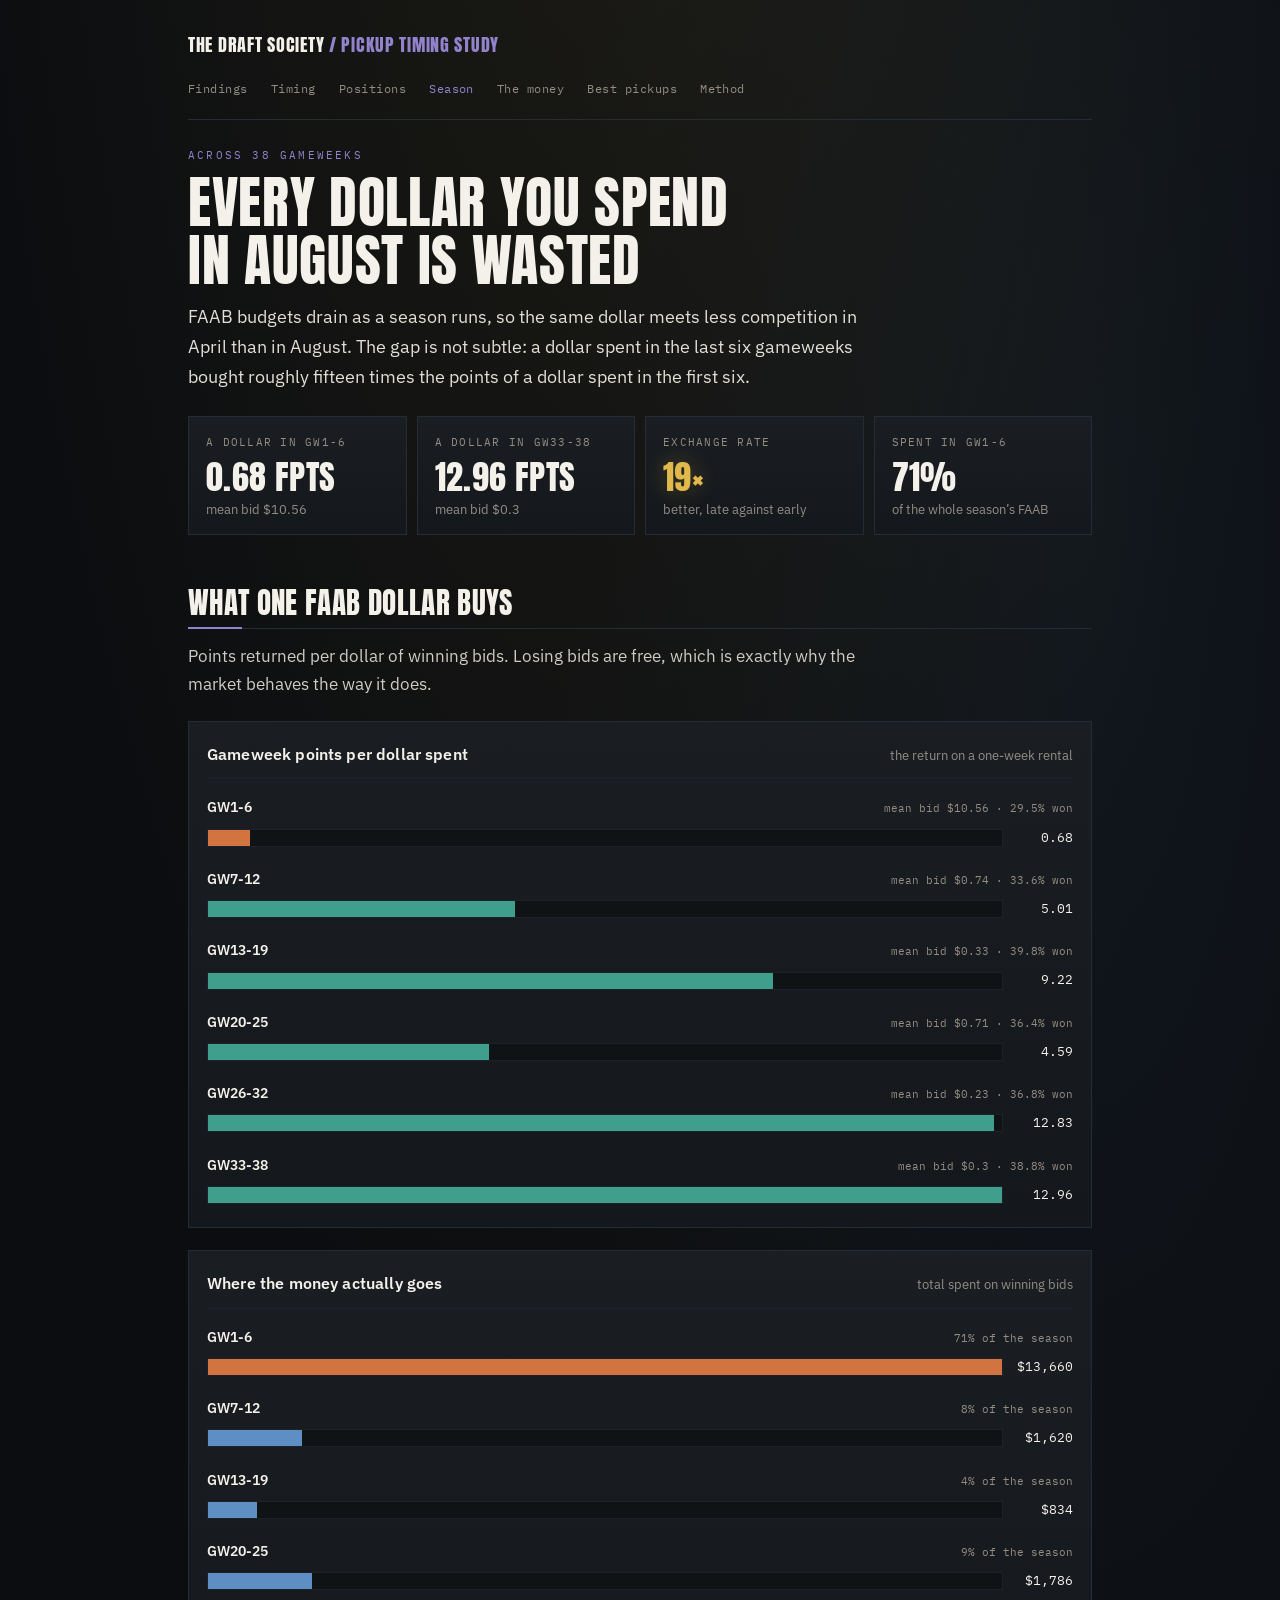
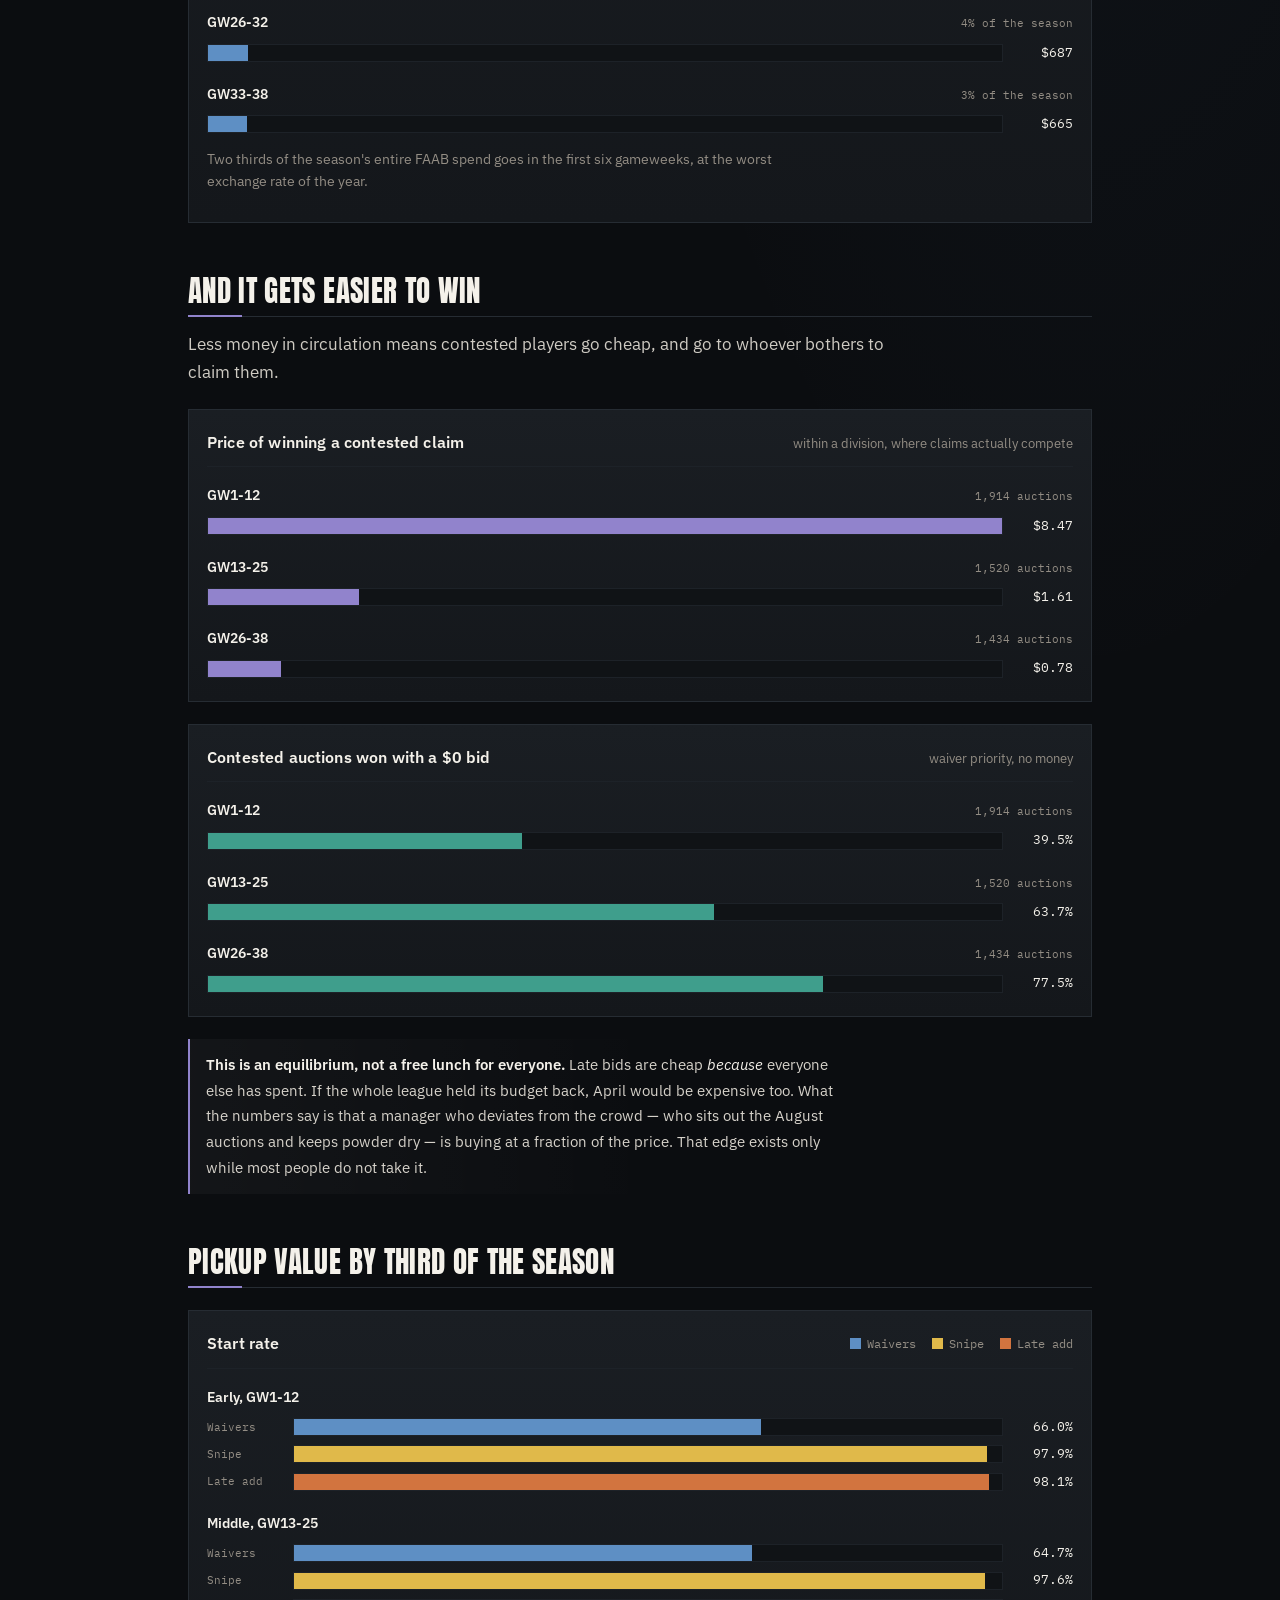
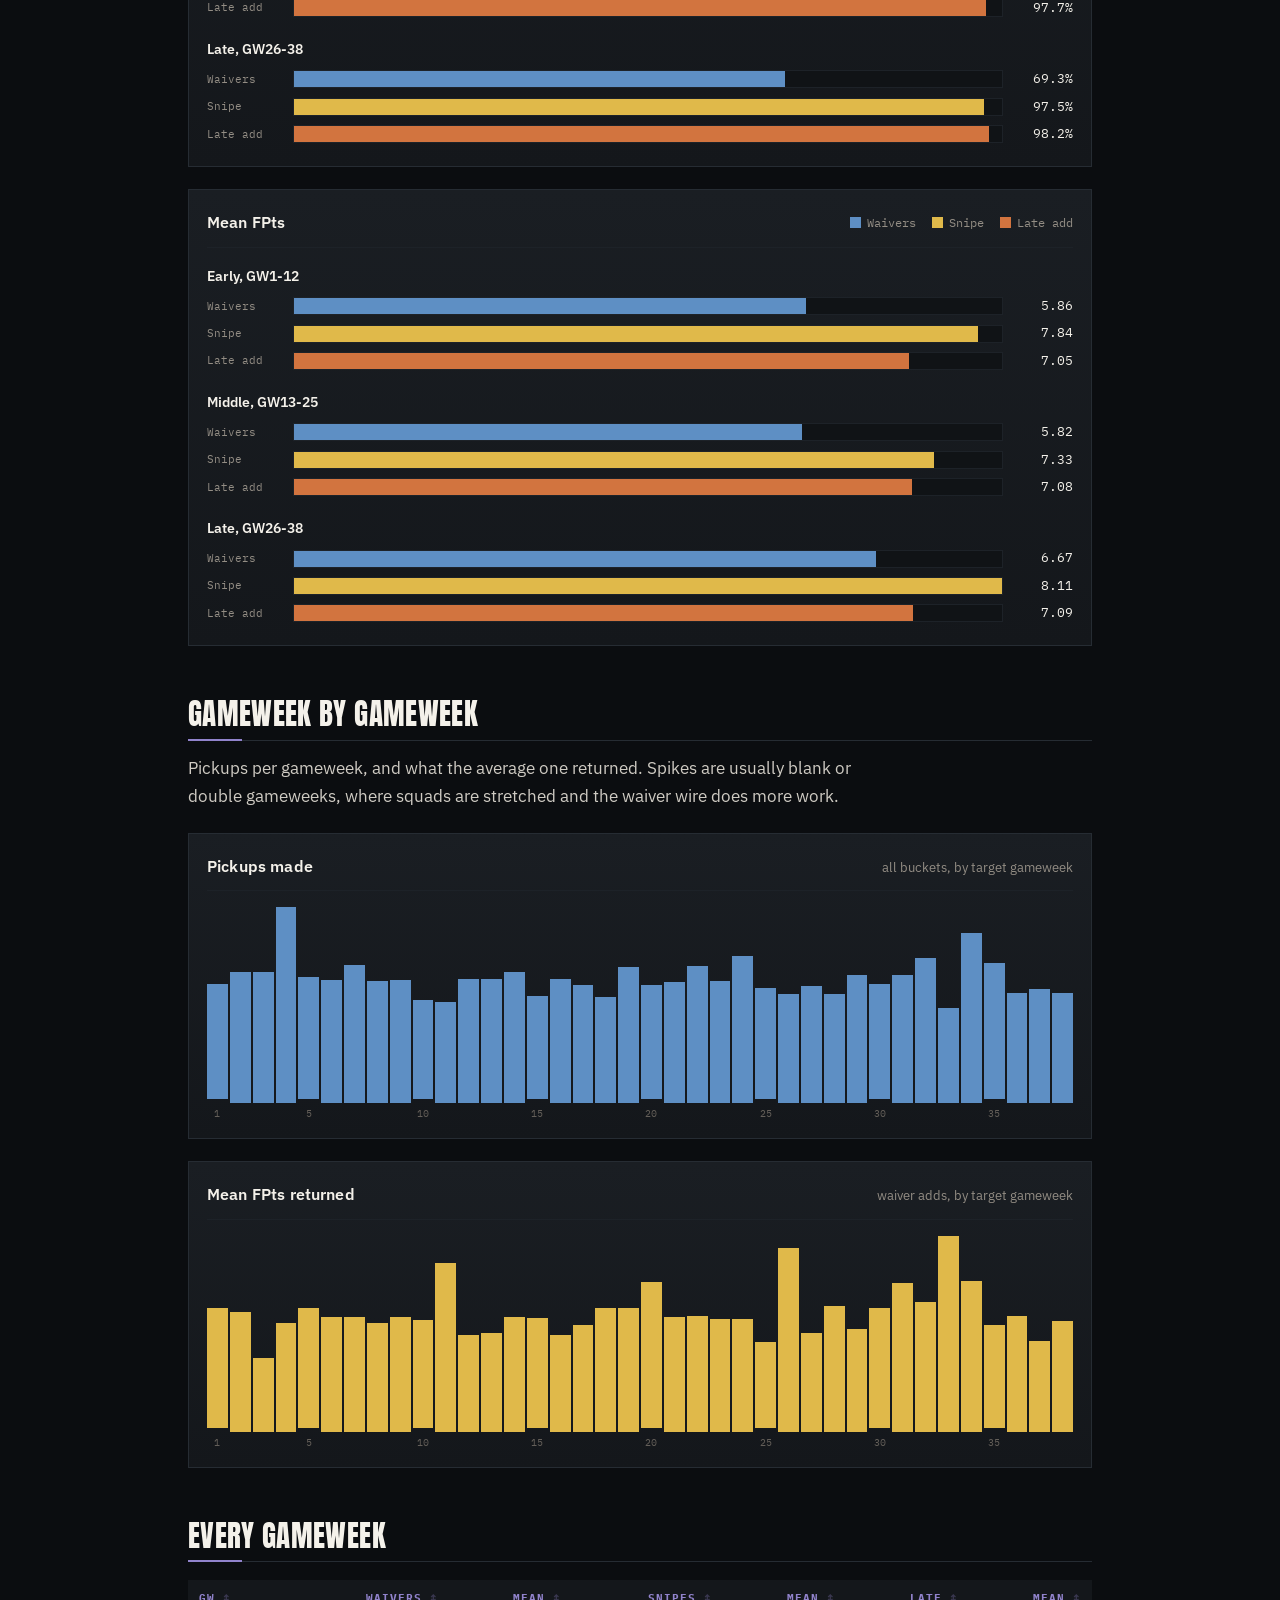
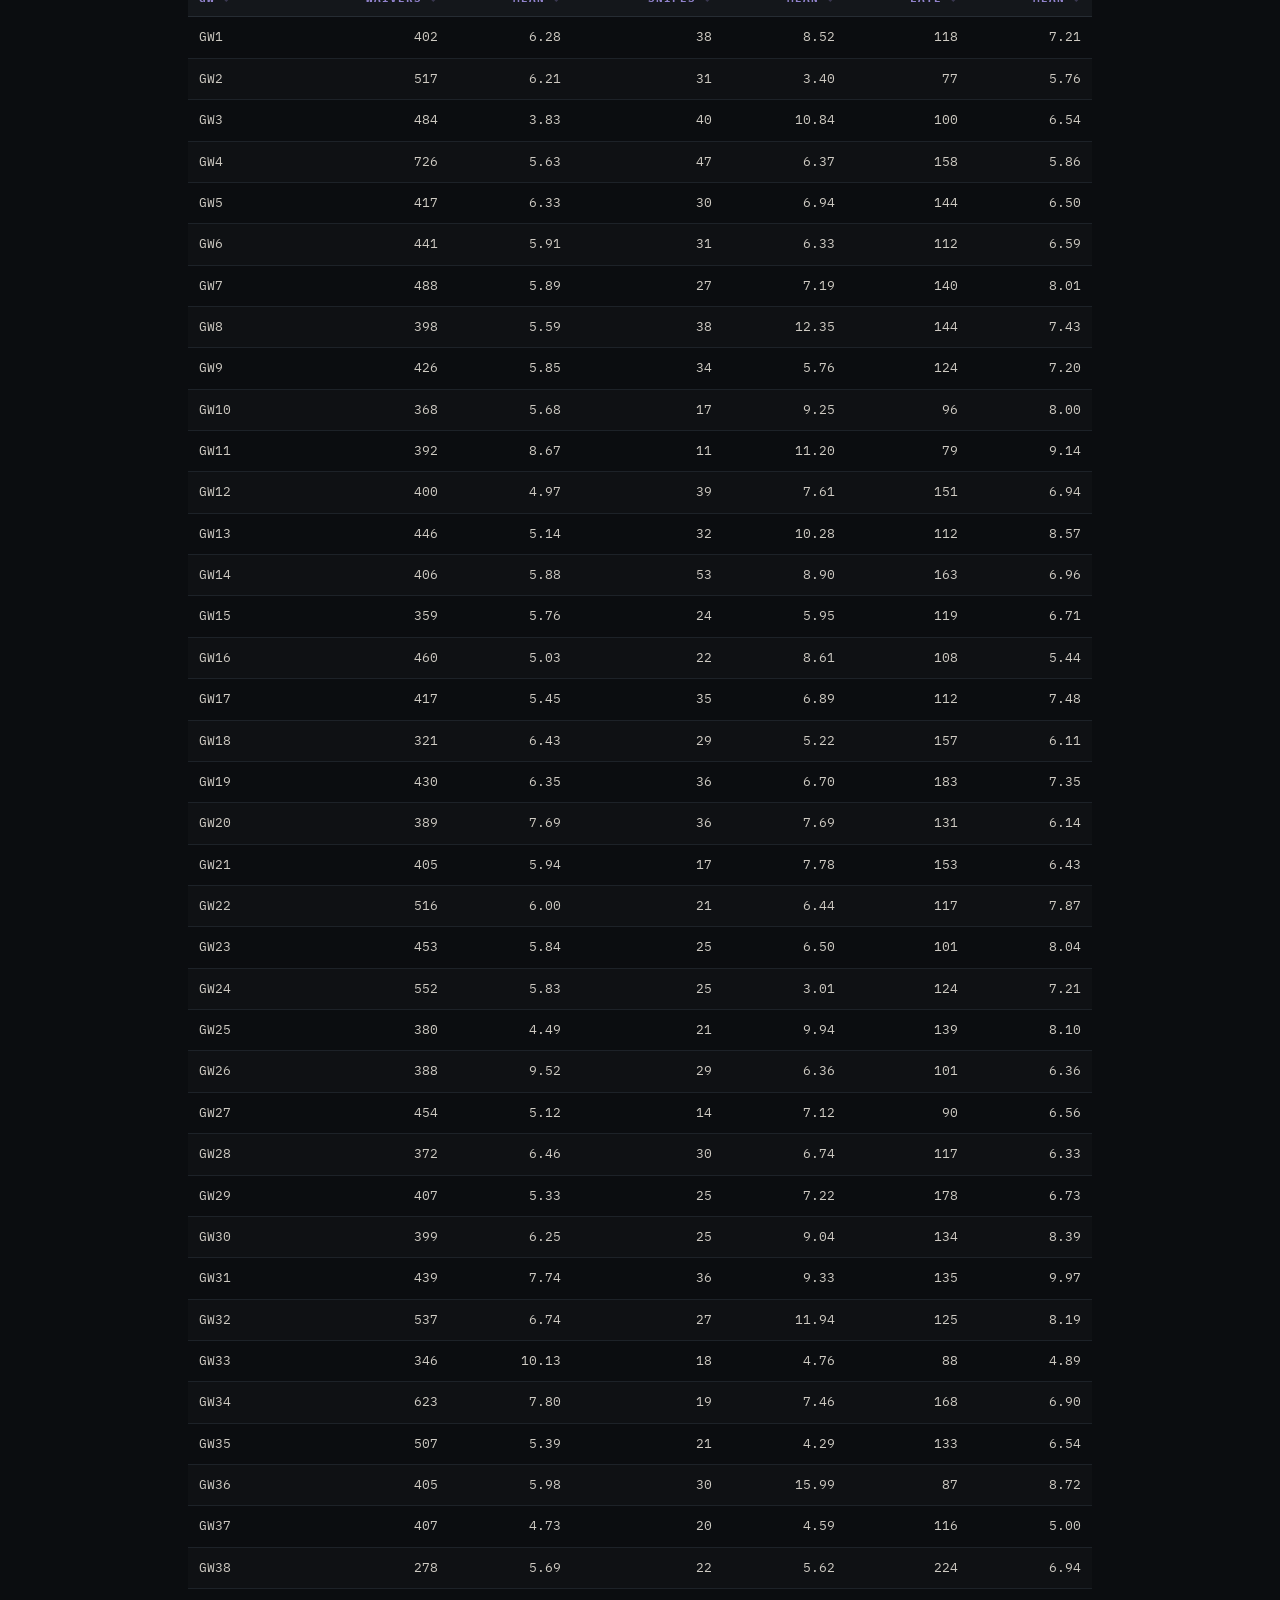
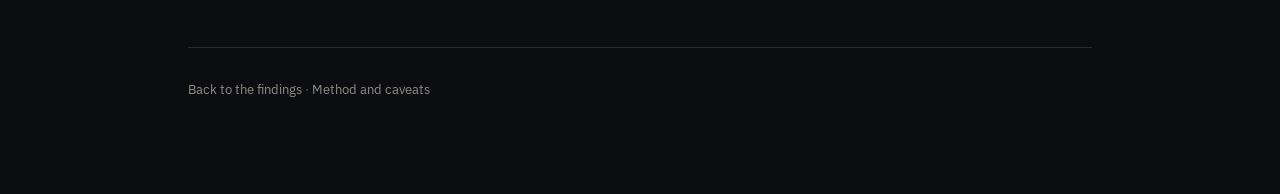
==== site/season.html @ bee96d05 "Pickup timing study: scraper, analysis and site Measures what 22,488 Fantrax pickups were worth in 2" ====
<!doctype html>
<html lang="en">
<head>
<meta charset="utf-8">
<meta name="viewport" content="width=device-width, initial-scale=1">
<title>Season — Pickup Timing Study 25/26</title>
<meta name="description" content="How pickup value moves across a Premier League season.">
<link rel="preconnect" href="https://fonts.googleapis.com">
<link rel="preconnect" href="https://fonts.gstatic.com" crossorigin>
<link href="https://fonts.googleapis.com/css2?family=Anton&family=IBM+Plex+Mono:wght@400;500;600&family=IBM+Plex+Sans:wght@400;500;600&display=swap" rel="stylesheet">
<link rel="stylesheet" href="assets/tds.css">
</head>
<body class="p-season">
<div class="wrap">

  <header class="masthead">
    <div class="masthead-title">The Draft Society <span>/ Pickup Timing Study</span></div>
    <nav>
      <a href="index.html">Findings</a>
      <a href="timing.html">Timing</a>
      <a href="positions.html">Positions</a>
      <a href="season.html" aria-current="page">Season</a>
      <a href="faab.html">The money</a>
      <a href="best-pickups.html">Best pickups</a>
      <a href="method.html">Method</a>
    </nav>
  </header>

  <p class="kicker">Across 38 gameweeks</p>
  <h1>Every dollar you spend<br>in August is wasted</h1>
  <p class="lede">FAAB budgets drain as a season runs, so the same dollar
  meets less competition in April than in August. The gap is not subtle: a
  dollar spent in the last six gameweeks bought roughly fifteen times the
  points of a dollar spent in the first six.</p>

  <div class="stat-row" id="value-stats"></div>

  <h2>What one FAAB dollar buys</h2>
  <p>Points returned per dollar of winning bids. Losing bids are free, which
  is exactly why the market behaves the way it does.</p>

  <div class="panel">
    <div class="panel-head"><h3>Gameweek points per dollar spent</h3>
      <span class="note">the return on a one-week rental</span></div>
    <div id="value-chart"></div>
  </div>

  <div class="panel">
    <div class="panel-head"><h3>Where the money actually goes</h3>
      <span class="note">total spent on winning bids</span></div>
    <div id="spend-chart"></div>
    <p class="note" style="margin-top:14px">Two thirds of the season's entire
      FAAB spend goes in the first six gameweeks, at the worst exchange rate
      of the year.</p>
  </div>

  <h2>And it gets easier to win</h2>
  <p>Less money in circulation means contested players go cheap, and go to
  whoever bothers to claim them.</p>

  <div class="panel">
    <div class="panel-head"><h3>Price of winning a contested claim</h3>
      <span class="note">within a division, where claims actually compete</span></div>
    <div id="price-chart"></div>
  </div>

  <div class="panel">
    <div class="panel-head"><h3>Contested auctions won with a $0 bid</h3>
      <span class="note">waiver priority, no money</span></div>
    <div id="free-chart"></div>
  </div>

  <div class="caveat">
    <strong>This is an equilibrium, not a free lunch for everyone.</strong>
    Late bids are cheap <em>because</em> everyone else has spent. If the whole
    league held its budget back, April would be expensive too. What the
    numbers say is that a manager who deviates from the crowd &mdash; who
    sits out the August auctions and keeps powder dry &mdash; is buying at a
    fraction of the price. That edge exists only while most people do not
    take it.
  </div>

  <h2>Pickup value by third of the season</h2>
  <div class="panel">
    <div class="panel-head"><h3>Start rate</h3>
      <div class="legend" id="legend-1"></div></div>
    <div id="phase-start"></div>
  </div>

  <div class="panel">
    <div class="panel-head"><h3>Mean FPts</h3>
      <div class="legend" id="legend-2"></div></div>
    <div id="phase-points"></div>
  </div>

  <h2>Gameweek by gameweek</h2>
  <p>Pickups per gameweek, and what the average one returned. Spikes are
  usually blank or double gameweeks, where squads are stretched and the
  waiver wire does more work.</p>

  <div class="panel">
    <div class="panel-head"><h3>Pickups made</h3>
      <span class="note">all buckets, by target gameweek</span></div>
    <div id="gw-volume"></div>
  </div>

  <div class="panel">
    <div class="panel-head"><h3>Mean FPts returned</h3>
      <span class="note">waiver adds, by target gameweek</span></div>
    <div id="gw-points"></div>
  </div>

  <h2>Every gameweek</h2>
  <div class="scroll"><table id="gw-table">
    <thead><tr>
      <th data-type="num">GW</th>
      <th class="num" data-type="num">Waivers</th>
      <th class="num" data-type="num">Mean</th>
      <th class="num" data-type="num">Snipes</th>
      <th class="num" data-type="num">Mean</th>
      <th class="num" data-type="num">Late</th>
      <th class="num" data-type="num">Mean</th>
    </tr></thead>
    <tbody></tbody>
  </table></div>

  <footer>
    <p><a href="index.html">Back to the findings</a> &middot;
    <a href="method.html">Method and caveats</a></p>
  </footer>

</div>

<script src="data/metrics.js"></script>
<script src="data/extra.js"></script>
<script src="assets/tds.js"></script>
<script>
(function () {
  var m, x;
  try { m = TDS.data(); x = window.PICKUP_EXTRA; }
  catch (e) { TDS.fail(document.getElementById('value-stats'), e.message); return; }

  var PHASE = { early: 'Early, GW1-12', mid: 'Middle, GW13-25', late: 'Late, GW26-38' };

  // ------------------------------------------------------ what a $ buys --
  var value = x.faab.value, price = x.faab.price;
  var first = value[0], last = value[value.length - 1];
  var totalSpend = value.reduce(function (n, v) { return n + v.spent; }, 0);

  [['A dollar in ' + first.phase, first.fpts_per_dollar + ' FPts',
    'mean bid $' + first.mean_bid],
   ['A dollar in ' + last.phase, last.fpts_per_dollar + ' FPts',
     'mean bid $' + last.mean_bid],
   ['Exchange rate', Math.round(last.fpts_per_dollar / first.fpts_per_dollar)
     + '×', 'better, late against early'],
   ['Spent in ' + first.phase, Math.round(100 * first.spent / totalSpend) + '%',
     'of the whole season’s FAAB']
  ].forEach(function (s, i) {
    var cell = TDS.el('div', 'stat');
    cell.appendChild(TDS.el('div', 'stat-label', s[0]));
    cell.appendChild(TDS.el('div', 'stat-value' + (i === 2 ? ' gold' : ''), s[1]));
    cell.appendChild(TDS.el('div', 'stat-sub', s[2]));
    document.getElementById('value-stats').appendChild(cell);
  });

  TDS.bars(document.getElementById('value-chart'), {
    rows: value.map(function (v) {
      return { label: v.phase,
        note: 'mean bid $' + v.mean_bid + ' · ' + TDS.pct(v.win_rate) + ' won',
        bars: [{ key: v === first ? 'late_add' : 'teal',
          value: v.fpts_per_dollar, display: TDS.num(v.fpts_per_dollar) }] };
    })
  });

  TDS.bars(document.getElementById('spend-chart'), {
    rows: value.map(function (v) {
      return { label: v.phase,
        note: Math.round(100 * v.spent / totalSpend) + '% of the season',
        bars: [{ key: v === first ? 'late_add' : 'waivers', value: v.spent,
          display: '$' + TDS.thousands(v.spent) }] };
    })
  });

  TDS.bars(document.getElementById('price-chart'), {
    rows: price.map(function (p) {
      return { label: p.phase, note: TDS.thousands(p.auctions) + ' auctions',
        bars: [{ key: 'violet', value: p.winning_bid,
          display: '$' + TDS.num(p.winning_bid) }] };
    })
  });

  TDS.bars(document.getElementById('free-chart'), {
    max: 100,
    rows: price.map(function (p) {
      return { label: p.phase, note: TDS.thousands(p.auctions) + ' auctions',
        bars: [{ key: 'teal', value: p.won_free, display: TDS.pct(p.won_free) }] };
    })
  });

  TDS.legend(document.getElementById('legend-1'), TDS.BUCKETS);
  TDS.legend(document.getElementById('legend-2'), TDS.BUCKETS);

  function phaseRows(key, format) {
    return Object.keys(m.by_phase).map(function (phase) {
      return {
        label: PHASE[phase] || phase,
        bars: TDS.BUCKETS.map(function (b) {
          var c = m.by_phase[phase][b];
          return {
            key: b,
            value: c ? c[key] : null,
            display: c ? format(c[key]) : '--',
            thin: c && c.n < 30
          };
        })
      };
    });
  }
  TDS.bars(document.getElementById('phase-start'),
    { rows: phaseRows('start_rate', TDS.pct), max: 100, showKeys: true });
  TDS.bars(document.getElementById('phase-points'),
    { rows: phaseRows('mean_fpts', function (v) { return TDS.num(v); }), showKeys: true });

  // ------------------------------------------------------- per gameweek --
  var weeks = Object.keys(m.by_gameweek)
    .map(Number).filter(function (n) { return !isNaN(n); })
    .sort(function (a, b) { return a - b; });

  function at(week, bucket) {
    return (m.by_gameweek[String(week)] || {})[bucket] || null;
  }

  TDS.columns(document.getElementById('gw-volume'), {
    bands: weeks.map(function (w) {
      var total = TDS.BUCKETS.reduce(function (n, b) {
        var c = at(w, b); return n + (c ? c.n : 0);
      }, 0);
      return {
        value: total,
        label: (w % 5 === 0 || w === 1) ? String(w) : '',
        title: 'GW' + w + ': ' + total + ' pickups',
        colour: 'var(--waivers)'
      };
    })
  });

  TDS.columns(document.getElementById('gw-points'), {
    bands: weeks.map(function (w) {
      var c = at(w, 'waivers');
      return {
        value: c ? Math.round(c.mean_fpts * 10) / 10 : 0,
        label: (w % 5 === 0 || w === 1) ? String(w) : '',
        title: 'GW' + w + ': ' + (c ? TDS.num(c.mean_fpts) + ' mean FPts from ' +
          c.n + ' waiver adds' : 'no data'),
        colour: 'var(--snipe)'
      };
    })
  });

  var body = document.querySelector('#gw-table tbody');
  weeks.forEach(function (w) {
    var tr = document.createElement('tr');
    var head = TDS.el('td', null, 'GW' + w);
    head.dataset.value = w;
    tr.appendChild(head);
    TDS.BUCKETS.forEach(function (b) {
      var c = at(w, b);
      var n = TDS.el('td', 'num', c ? TDS.thousands(c.n) : '--');
      n.dataset.value = c ? c.n : '';
      tr.appendChild(n);
      var mean = TDS.el('td', 'num', c ? TDS.num(c.mean_fpts) : '--');
      mean.dataset.value = c ? c.mean_fpts : '';
      tr.appendChild(mean);
    });
    body.appendChild(tr);
  });
  TDS.sortable(document.getElementById('gw-table'));
}());
</script>
</body>
</html>
---- site/assets/tds.css ----
/* The Draft Society - floodlit matchday.
   Black and gold, Anton for headlines, IBM Plex Mono for anything that should
   read like a readout. Built dark from the first line, never inverted.

   On the type split, which is the main thing that makes this readable: the
   house spec asks for Plex Mono on *data, stats and labels*, not on running
   prose. Mono is tiring in bulk - every character the same width, no word
   shapes to lock on to - so body copy is IBM Plex Sans, from the same
   superfamily, and the mono is kept for numbers, tables, labels and chart
   furniture where the tabular alignment earns its place.

   Colour: gold is the accent of the brand, but a page of nothing but gold on
   black is both monotonous and hard to read. Each page carries its own
   --accent, and the data colours below are a proper categorical set rather
   than three shades of the same thing.

   Everything is capped at 940px because these pages are iframed into Wix at
   that width, and must stay readable down to phone widths inside that
   ceiling. Font fallbacks are a condensed serif and a real monospace, not
   Arial, so a sandboxed iframe that cannot reach Google Fonts still looks
   deliberate. */

:root {
  /* Surfaces: a blue-black rather than dead #000, layered so panels read as
     lit from above rather than as holes. */
  --black: #0b0d10;
  --panel: #14171b;
  --panel-2: #1a1e23;
  --panel-edge: #262c33;
  --hairline: #1d2228;

  --gold: #e0b94a;
  --gold-deep: #c9a227;
  --gold-dim: rgba(224, 185, 74, 0.2);

  /* Headings stay bright; body copy sits a step down, which is what stops a
     long page glaring. */
  --white: #f4f1ea;
  --text: #cfcbc3;
  --grey: #938d84;
  --grey-dim: #645f59;

  /* Categorical data colours. Buckets keep one colour each across every page
     so a reader learns them once. */
  --waivers: #5e8fc4;
  --snipe: #e0b94a;
  --late: #d2743f;
  --baseline: #5f6a72;

  /* Extra hues for cuts that are not buckets (positions, phases). */
  --teal: #3f9e8c;
  --violet: #9183cc;
  --rose: #c96a84;

  --accent: var(--gold);

  --max: 940px;
  --head: Anton, 'Arial Narrow', 'Times New Roman', serif;
  --sans: 'IBM Plex Sans', system-ui, 'Segoe UI', sans-serif;
  --mono: 'IBM Plex Mono', ui-monospace, 'Courier New', monospace;
}

/* Per-page accents, so moving between pages feels like moving. */
body.p-timing    { --accent: var(--gold); }
body.p-positions { --accent: var(--teal); }
body.p-season    { --accent: var(--violet); }
body.p-money     { --accent: var(--late); }
body.p-best      { --accent: var(--waivers); }
body.p-method    { --accent: var(--grey); }

* { box-sizing: border-box; }

html { -webkit-text-size-adjust: 100%; }

body {
  margin: 0;
  background: var(--black);
  color: var(--text);
  font-family: var(--sans);
  font-size: 16.5px;
  line-height: 1.72;
  background-image:
    radial-gradient(90% 55% at 50% -10%, rgba(224, 185, 74, 0.09), transparent 62%),
    radial-gradient(70% 45% at 85% 8%, rgba(94, 143, 196, 0.07), transparent 60%);
  background-repeat: no-repeat;
}

.wrap { max-width: var(--max); margin: 0 auto; padding: 30px 18px 80px; }

/* ---------------------------------------------------------------- type --- */

h1, h2, .stat-value, .masthead-title {
  font-family: var(--head);
  font-weight: 400;
  letter-spacing: 0.012em;
  text-transform: uppercase;
  margin: 0;
  color: var(--white);
}

h1 { font-size: clamp(32px, 7.2vw, 56px); line-height: 1.02; margin-bottom: 12px; }

h2 {
  font-size: clamp(21px, 4vw, 29px);
  line-height: 1.12;
  margin: 52px 0 10px;
  padding-bottom: 9px;
  border-bottom: 1px solid var(--panel-edge);
  position: relative;
}
/* A short accent stub under each section rule - the only place the page
   colour shows as a block. */
h2::after {
  content: '';
  position: absolute;
  left: 0; bottom: -1px;
  width: 54px; height: 2px;
  background: var(--accent);
}

/* h3 drops Anton and the caps: inside a panel it is a label, not a headline,
   and shouting twice in one box is what made this tiring. */
h3 {
  font-family: var(--sans);
  font-size: 15.5px;
  font-weight: 600;
  letter-spacing: 0.01em;
  color: var(--white);
  margin: 0;
}

p { margin: 13px 0; max-width: 70ch; }

a { color: var(--accent); text-decoration: none;
  border-bottom: 1px solid var(--gold-dim); }
a:hover { border-bottom-color: var(--accent); }

strong { color: var(--white); font-weight: 600; }
em { color: var(--white); font-style: italic; }

.lede { font-size: 18px; line-height: 1.68; color: #e2ded6; max-width: 62ch; }

.kicker {
  font-family: var(--mono);
  font-size: 11px;
  letter-spacing: 0.2em;
  text-transform: uppercase;
  color: var(--accent);
  margin-bottom: 10px;
}

.note { font-size: 13.5px; line-height: 1.6; color: var(--grey); max-width: 74ch; }

.caveat {
  border-left: 2px solid var(--accent);
  background: linear-gradient(90deg, rgba(255, 255, 255, 0.035), transparent 70%);
  padding: 13px 16px;
  margin: 20px 0;
  font-size: 15px;
  color: #d6d2ca;
  max-width: 74ch;
}

ul { max-width: 70ch; padding-left: 20px; }
li { margin: 7px 0; }

/* ------------------------------------------------------------- masthead --- */

.masthead { border-bottom: 1px solid var(--panel-edge); padding-bottom: 14px;
  margin-bottom: 26px; }

.masthead-title { font-size: 18px; letter-spacing: 0.04em; }
.masthead-title span { color: var(--accent); }

nav { margin-top: 13px; display: flex; flex-wrap: wrap; gap: 2px 0; }

nav a {
  font-family: var(--mono);
  font-size: 12px;
  letter-spacing: 0.04em;
  padding: 5px 13px 5px 0;
  margin-right: 10px;
  border: 0;
  color: var(--grey);
}
nav a:hover { color: var(--white); }
nav a[aria-current='page'] { color: var(--accent); }

/* ---------------------------------------------------------------- stats --- */

.stat-row {
  display: grid;
  grid-template-columns: repeat(auto-fit, minmax(150px, 1fr));
  gap: 10px;
  margin: 24px 0;
}

/* Separate bordered cards rather than one hairline-gridded block. A single
   block leaves the container's own background showing as a dead rectangle
   wherever the last row is short of cards, and `min-width: 0` is what stops
   a long label pushing its track past the minmax and forcing a wrap in the
   first place - grid tracks default to min-content, not zero. */
.stat {
  background: linear-gradient(180deg, var(--panel-2), var(--panel));
  border: 1px solid var(--panel-edge);
  padding: 16px 17px 15px;
  min-width: 0;
}

.stat-label {
  font-family: var(--mono);
  font-size: 10.5px;
  letter-spacing: 0.12em;
  text-transform: uppercase;
  color: var(--grey);
  margin-bottom: 9px;
}

.stat-value { font-size: 34px; line-height: 1; }
.stat-value.gold { color: var(--gold);
  text-shadow: 0 0 26px rgba(224, 185, 74, 0.32); }
.stat-sub { font-size: 12.5px; line-height: 1.45; color: var(--grey);
  margin-top: 6px; }

/* --------------------------------------------------------------- panels --- */

.panel {
  background: linear-gradient(180deg, var(--panel-2), var(--panel));
  border: 1px solid var(--panel-edge);
  padding: 19px 18px 16px;
  margin: 22px 0;
}

.panel-head { display: flex; justify-content: space-between; align-items: baseline;
  gap: 12px; flex-wrap: wrap; margin-bottom: 16px;
  padding-bottom: 11px; border-bottom: 1px solid var(--hairline); }
.panel-head .note { font-size: 12.5px; }

.legend { display: flex; flex-wrap: wrap; gap: 4px 16px; margin: 0;
  font-family: var(--mono); font-size: 11.5px; color: var(--grey); }
.legend span { display: inline-flex; align-items: center; gap: 6px; }
.legend i { width: 11px; height: 11px; display: inline-block; flex: 0 0 auto; }

/* --------------------------------------------------------------- tables --- */

.scroll { overflow-x: auto; -webkit-overflow-scrolling: touch; margin: 18px 0; }

table { border-collapse: collapse; width: 100%; font-family: var(--mono);
  font-size: 13px; min-width: 520px; }

th, td { padding: 9px 11px; text-align: right; border-bottom: 1px solid var(--hairline);
  white-space: nowrap; }
th:first-child, td:first-child { text-align: left; }

thead th {
  font-size: 10.5px;
  letter-spacing: 0.09em;
  text-transform: uppercase;
  color: var(--accent);
  border-bottom: 1px solid var(--panel-edge);
  background: var(--panel);
  position: sticky;
  top: 0;
}

tbody tr:nth-child(even) td { background: rgba(255, 255, 255, 0.016); }
tbody tr:hover td { background: rgba(224, 185, 74, 0.06); }

th.sortable { cursor: pointer; user-select: none; }
th.sortable:hover { color: var(--white); }
th.sortable::after { content: '  \2195'; opacity: 0.3; }
th.sortable[data-dir='asc']::after { content: '  \2191'; opacity: 1; }
th.sortable[data-dir='desc']::after { content: '  \2193'; opacity: 1; }

td.num, th.num { font-variant-numeric: tabular-nums; }
.thin { color: var(--gold-deep); font-size: 11px; }

.tag {
  font-family: var(--mono);
  font-size: 10px;
  letter-spacing: 0.06em;
  text-transform: uppercase;
  padding: 2px 7px;
  border: 1px solid currentColor;
}
.tag.waivers { color: var(--waivers); }
.tag.lineup_snipe { color: var(--snipe); }
.tag.late_add { color: var(--late); }

/* ----------------------------------------------------- bars (horizontal) --- */
/* Divs rather than SVG so every label stays at a real font size at every
   width. A viewBox-scaled SVG shrinks its own text to nothing on a phone. */

.bars-group { margin: 0 0 18px; }
.bars-group:last-child { margin-bottom: 4px; }

.bars-label {
  display: flex; justify-content: space-between; align-items: baseline;
  gap: 10px; margin-bottom: 7px;
  font-family: var(--sans); font-size: 14px; font-weight: 600;
  color: var(--white);
}
.bars-note { font-family: var(--mono); font-style: normal; font-size: 11px;
  font-weight: 400; color: var(--grey); }

.bars-line { display: flex; align-items: center; gap: 10px; margin-bottom: 5px; }

.bars-key { flex: 0 0 76px; font-family: var(--mono); font-size: 11px;
  color: var(--grey); }

.bars-track {
  flex: 1 1 auto; height: 18px; min-width: 40px;
  background: #11141700; border: 1px solid var(--hairline);
  background-color: #101316;
}

.bars-fill { height: 100%; min-width: 2px; transition: width .4s ease; }

.bars-value {
  flex: 0 0 auto; min-width: 60px; text-align: right;
  font-family: var(--mono); font-size: 13px;
  font-variant-numeric: tabular-nums; color: var(--white);
}

/* ------------------------------------------------------ columns (vertical) --- */

.cols { display: flex; align-items: flex-end; gap: 2px; height: 215px;
  margin-top: 8px; }

.cols-col { flex: 1 1 0; min-width: 0; display: flex; flex-direction: column;
  justify-content: flex-end; height: 100%; }

.cols-value { font-family: var(--mono); font-size: 10px; text-align: center;
  color: var(--grey); margin-bottom: 3px;
  font-variant-numeric: tabular-nums; min-height: 13px; }

.cols-track { flex: 1 1 auto; display: flex; align-items: flex-end; }

.cols-fill { width: 100%; background: var(--waivers); min-height: 2px;
  transition: height .4s ease; }

.cols-col.is-hot .cols-value { color: var(--gold); }
.cols-col.is-hot .cols-fill { box-shadow: 0 0 18px rgba(224, 185, 74, 0.5); }

.cols-label { font-family: var(--mono); font-size: 10px; text-align: center;
  color: var(--grey-dim); margin-top: 6px; min-height: 13px; white-space: nowrap; }

/* --------------------------------------------------------------- footer --- */

footer {
  margin-top: 58px; padding-top: 18px;
  border-top: 1px solid var(--panel-edge);
  font-size: 13px; color: var(--grey-dim);
}
footer a { color: var(--grey); border: 0; }
footer a:hover { color: var(--accent); }

/* ---------------------------------------------- standalone embed variant --- */
/* The one-chart pages in site/embed/, which Wix iframes on their own. No
   masthead, no page padding, nothing that assumes a surrounding page. */

body.embed { background-image: none; }
body.embed .wrap { padding: 0; }
body.embed .panel { margin: 0; border: 0; background: var(--black); }

@media (max-width: 560px) {
  body { font-size: 16px; }
  .lede { font-size: 16.5px; }
  .stat-value { font-size: 28px; }
  .wrap { padding: 22px 16px 52px; }
  /* A dozen numbers across a phone collide into a smear; the bar heights and
     the axis still carry the shape, and the hover title has the figure. */
  .cols-value { display: none; }
  .cols { height: 170px; }
  .bars-key { flex-basis: 60px; }
  .bars-value { min-width: 52px; font-size: 12px; }
}
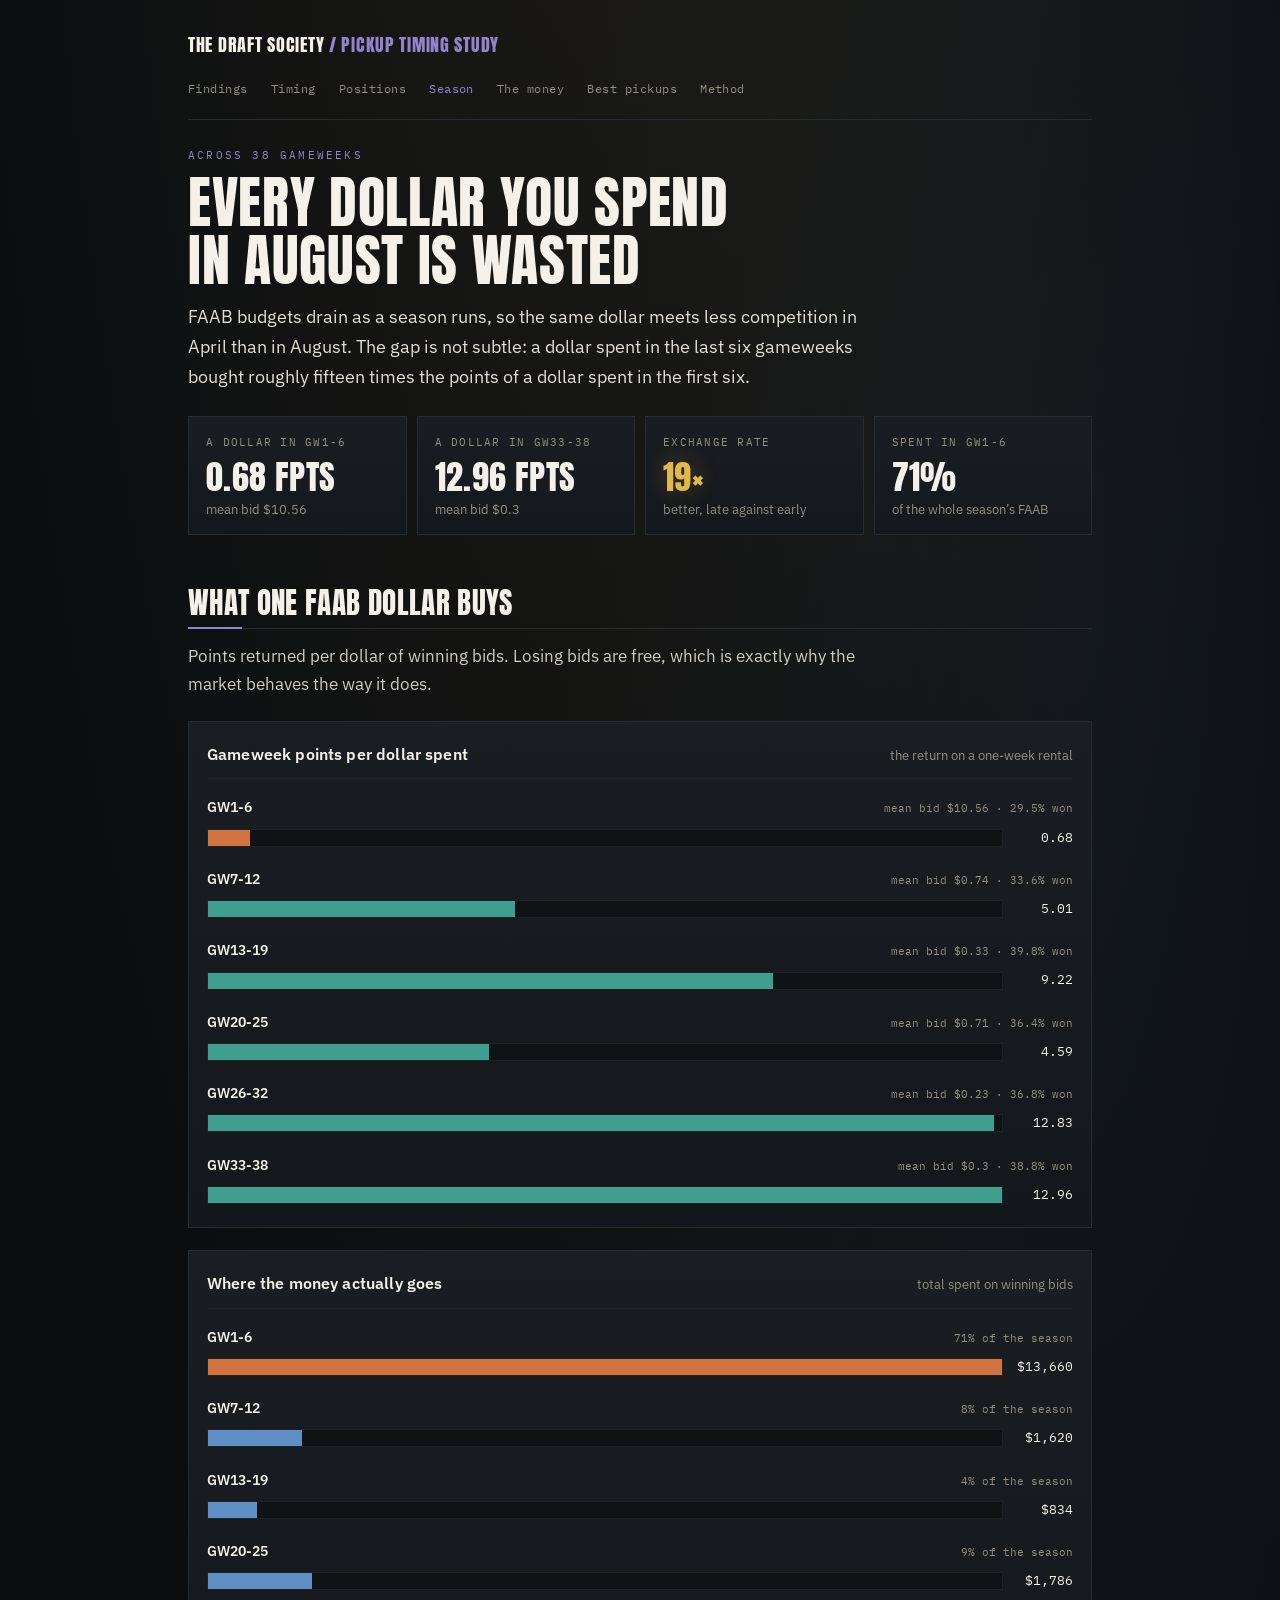
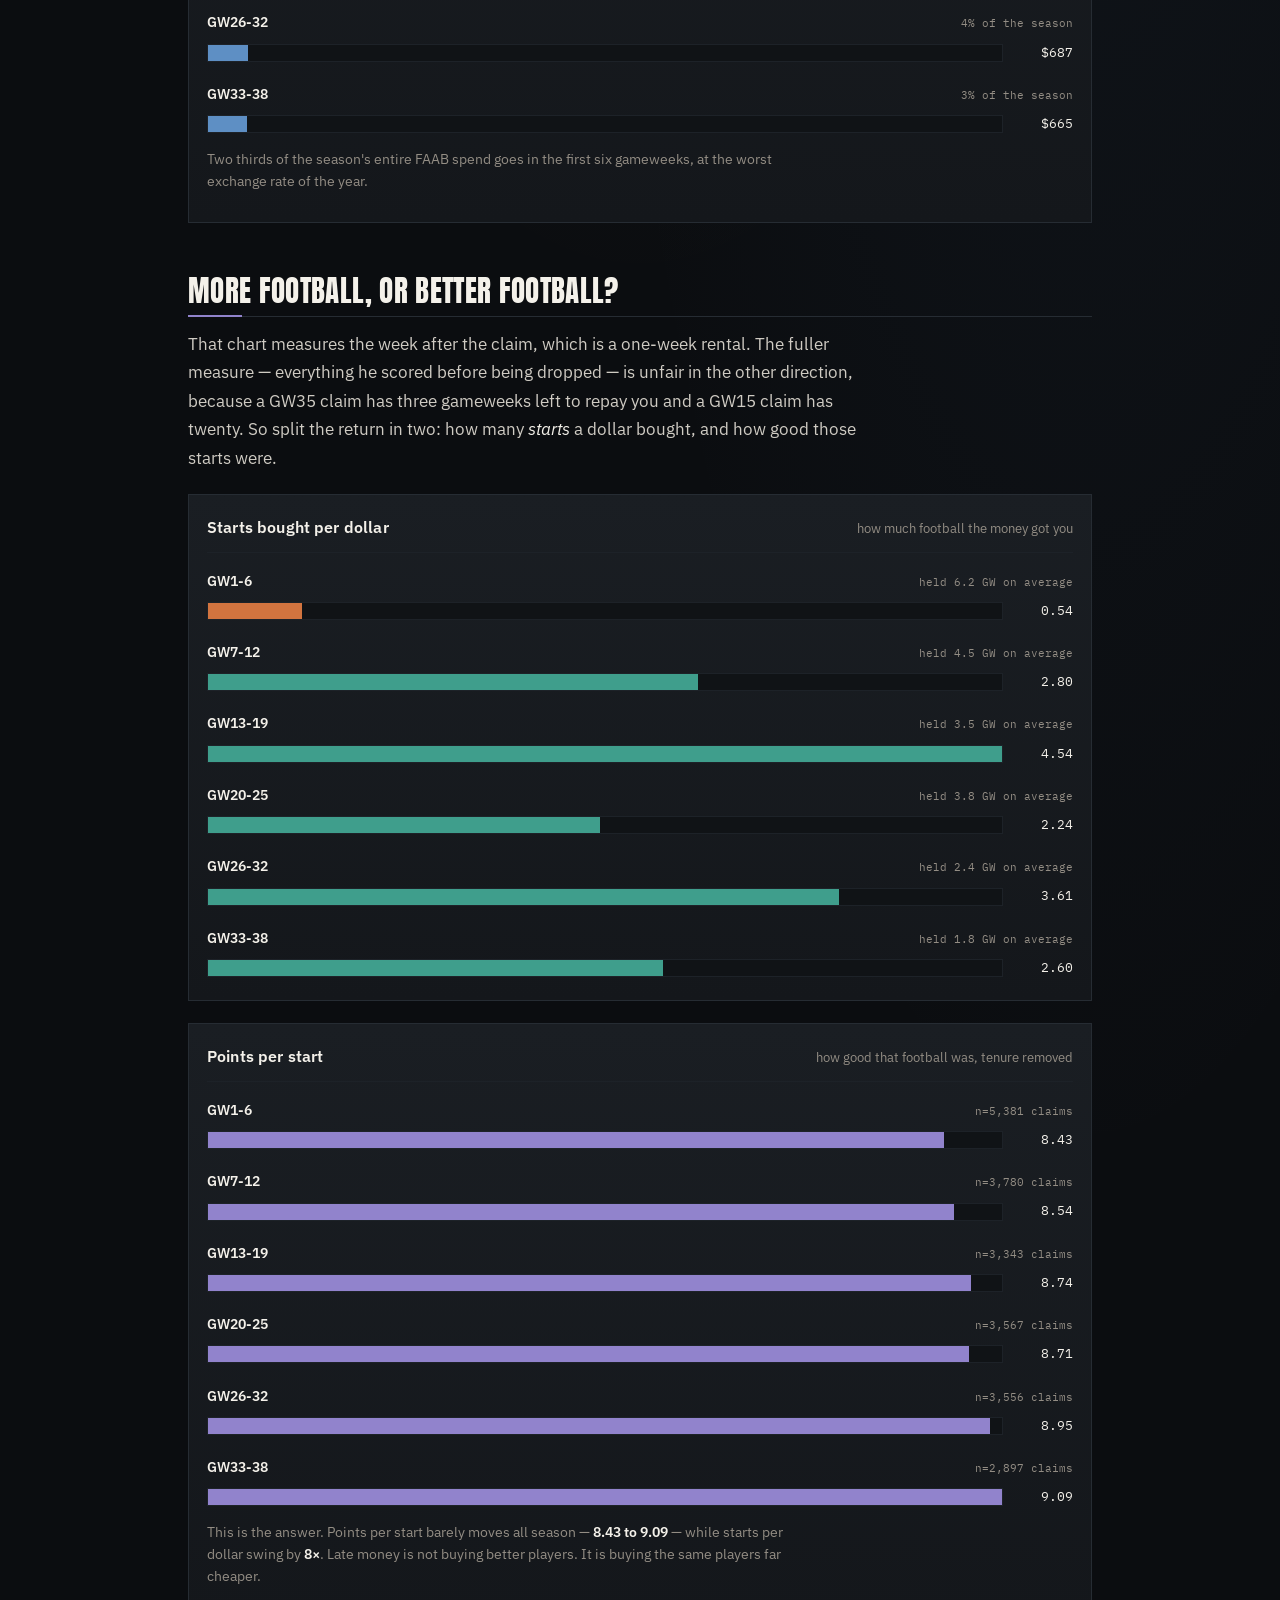
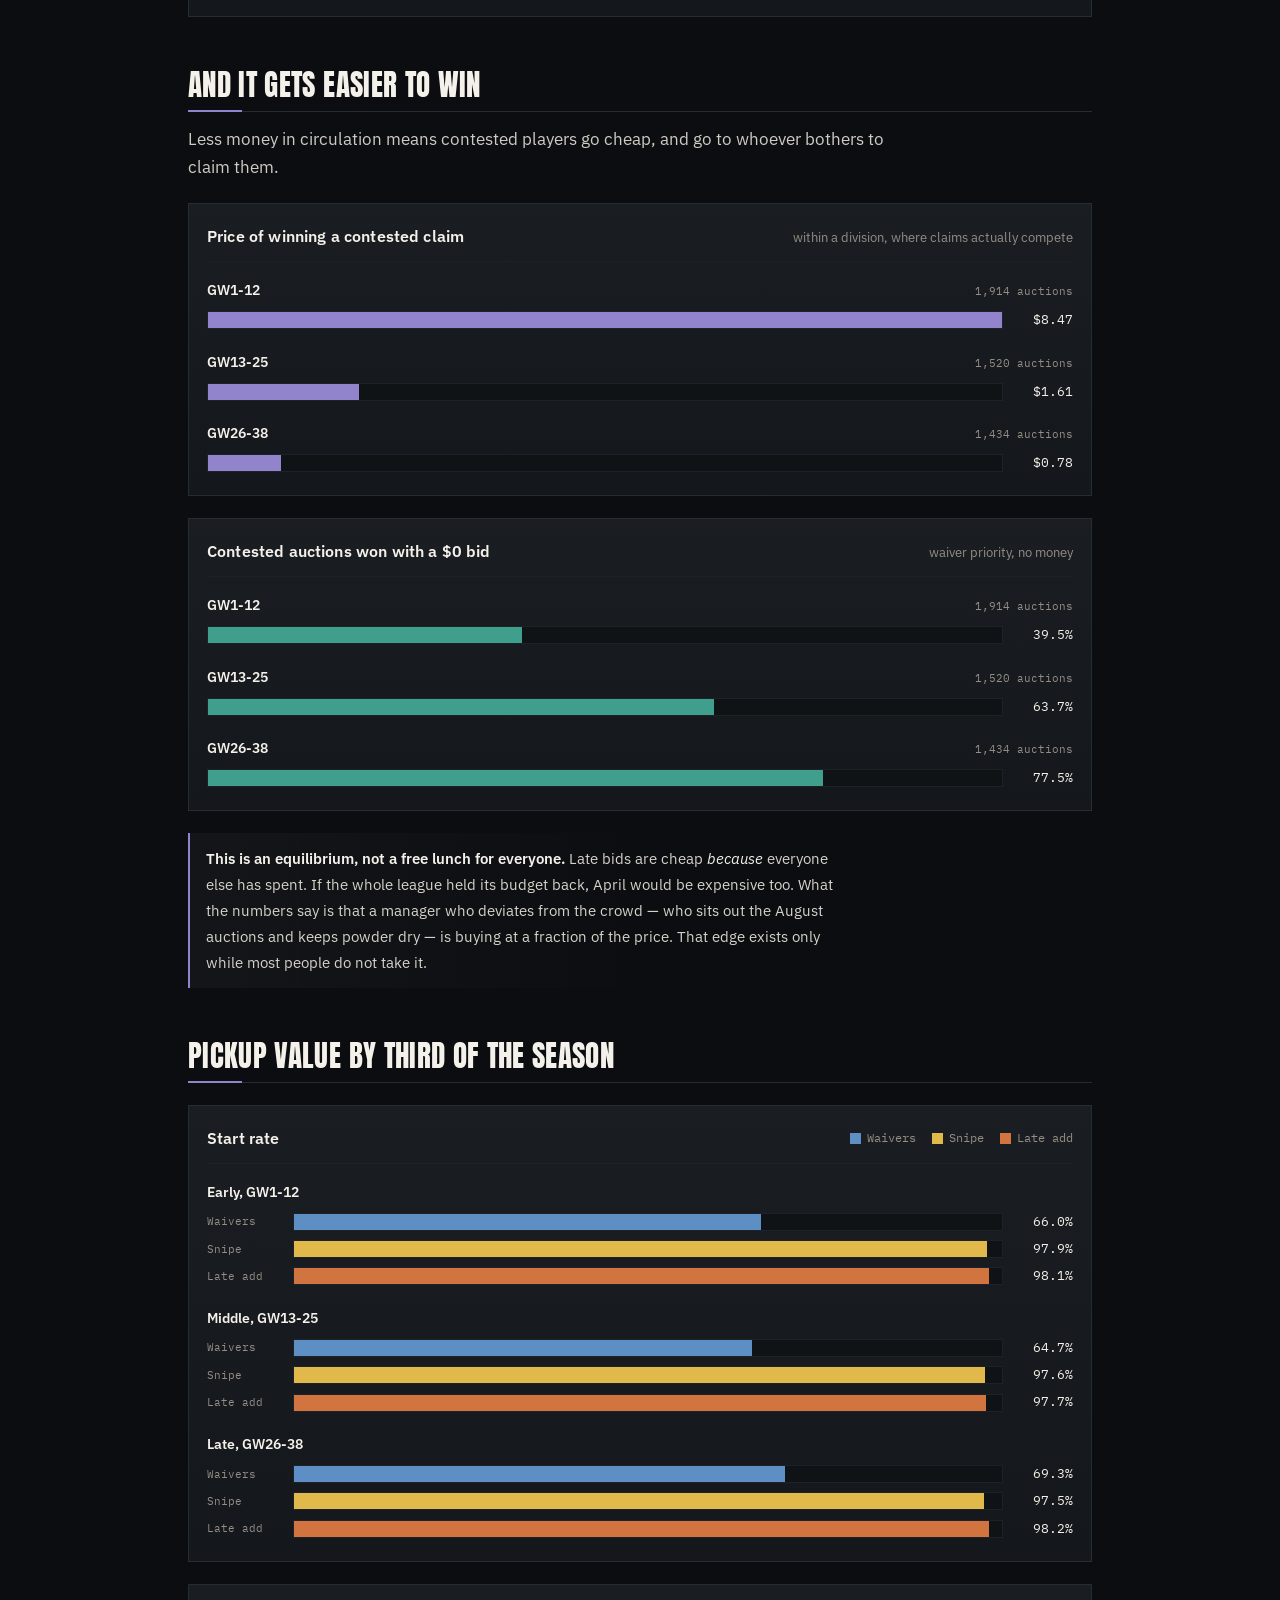
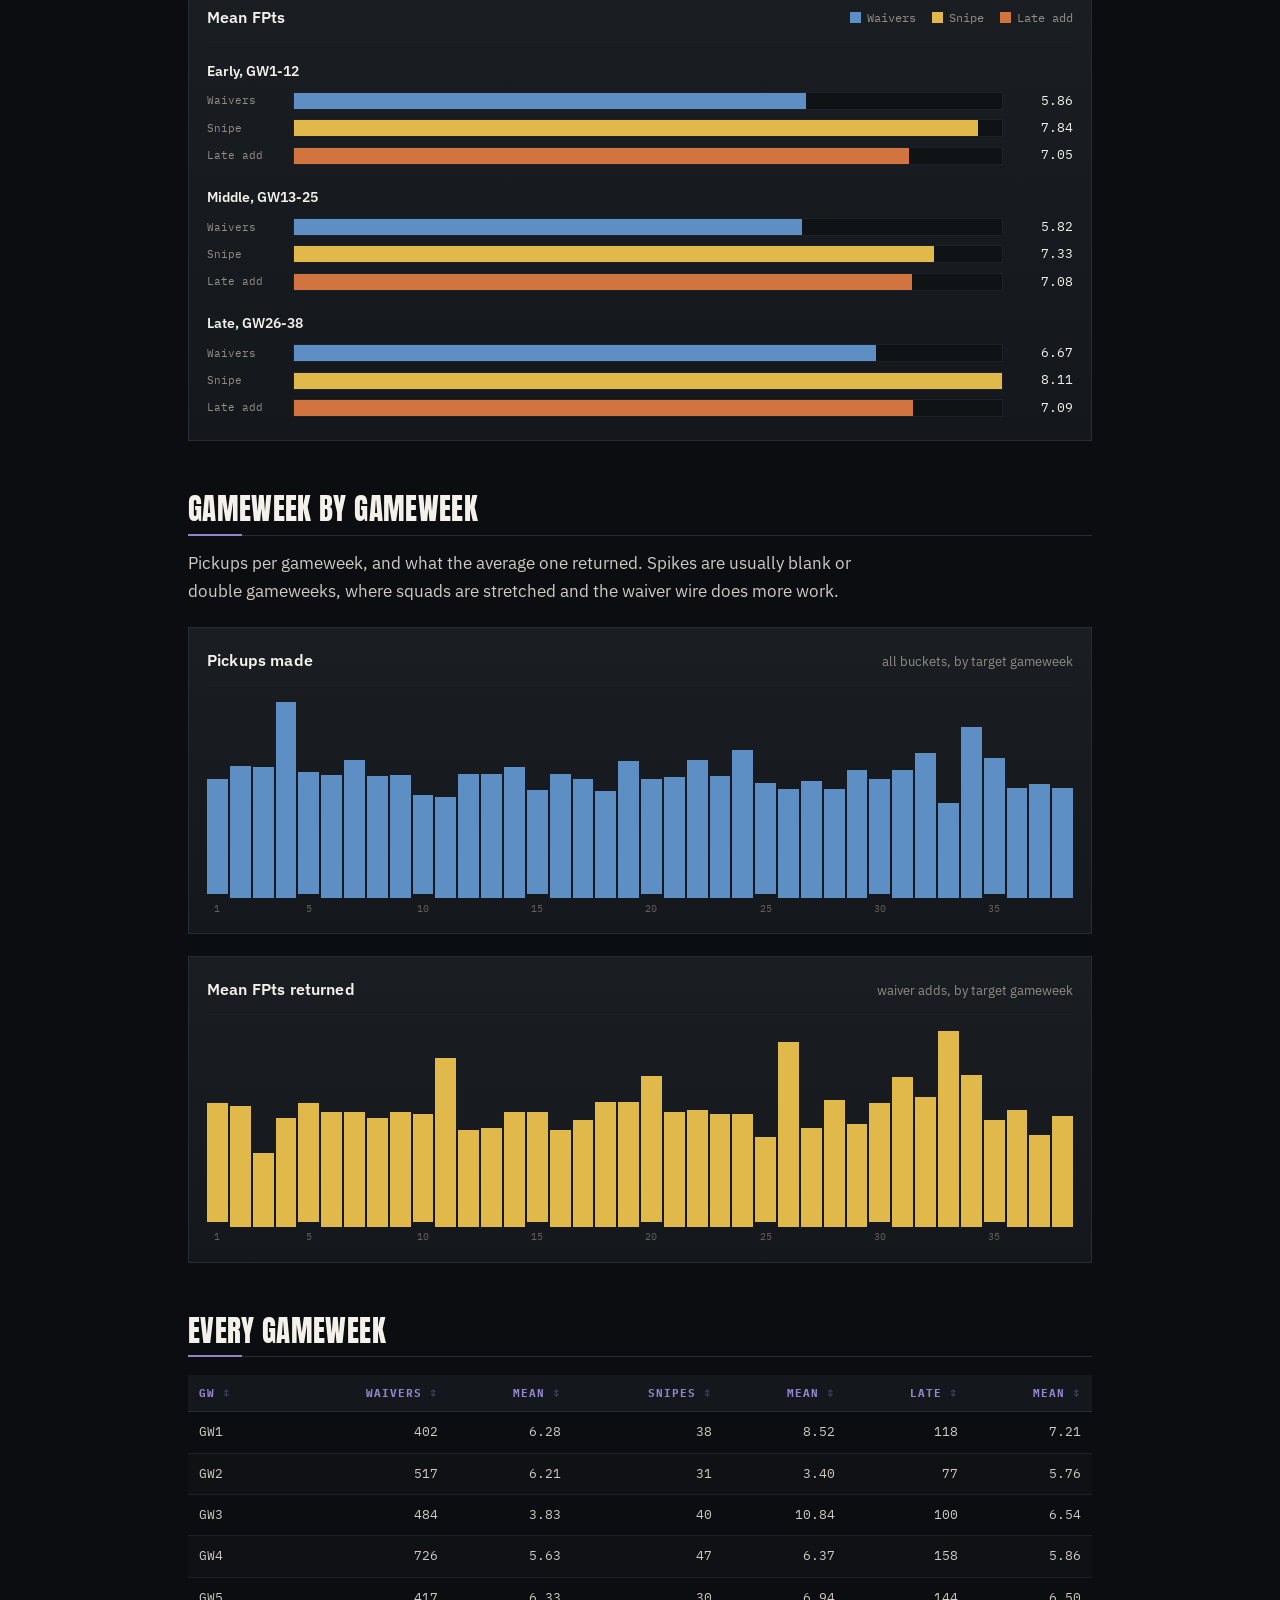
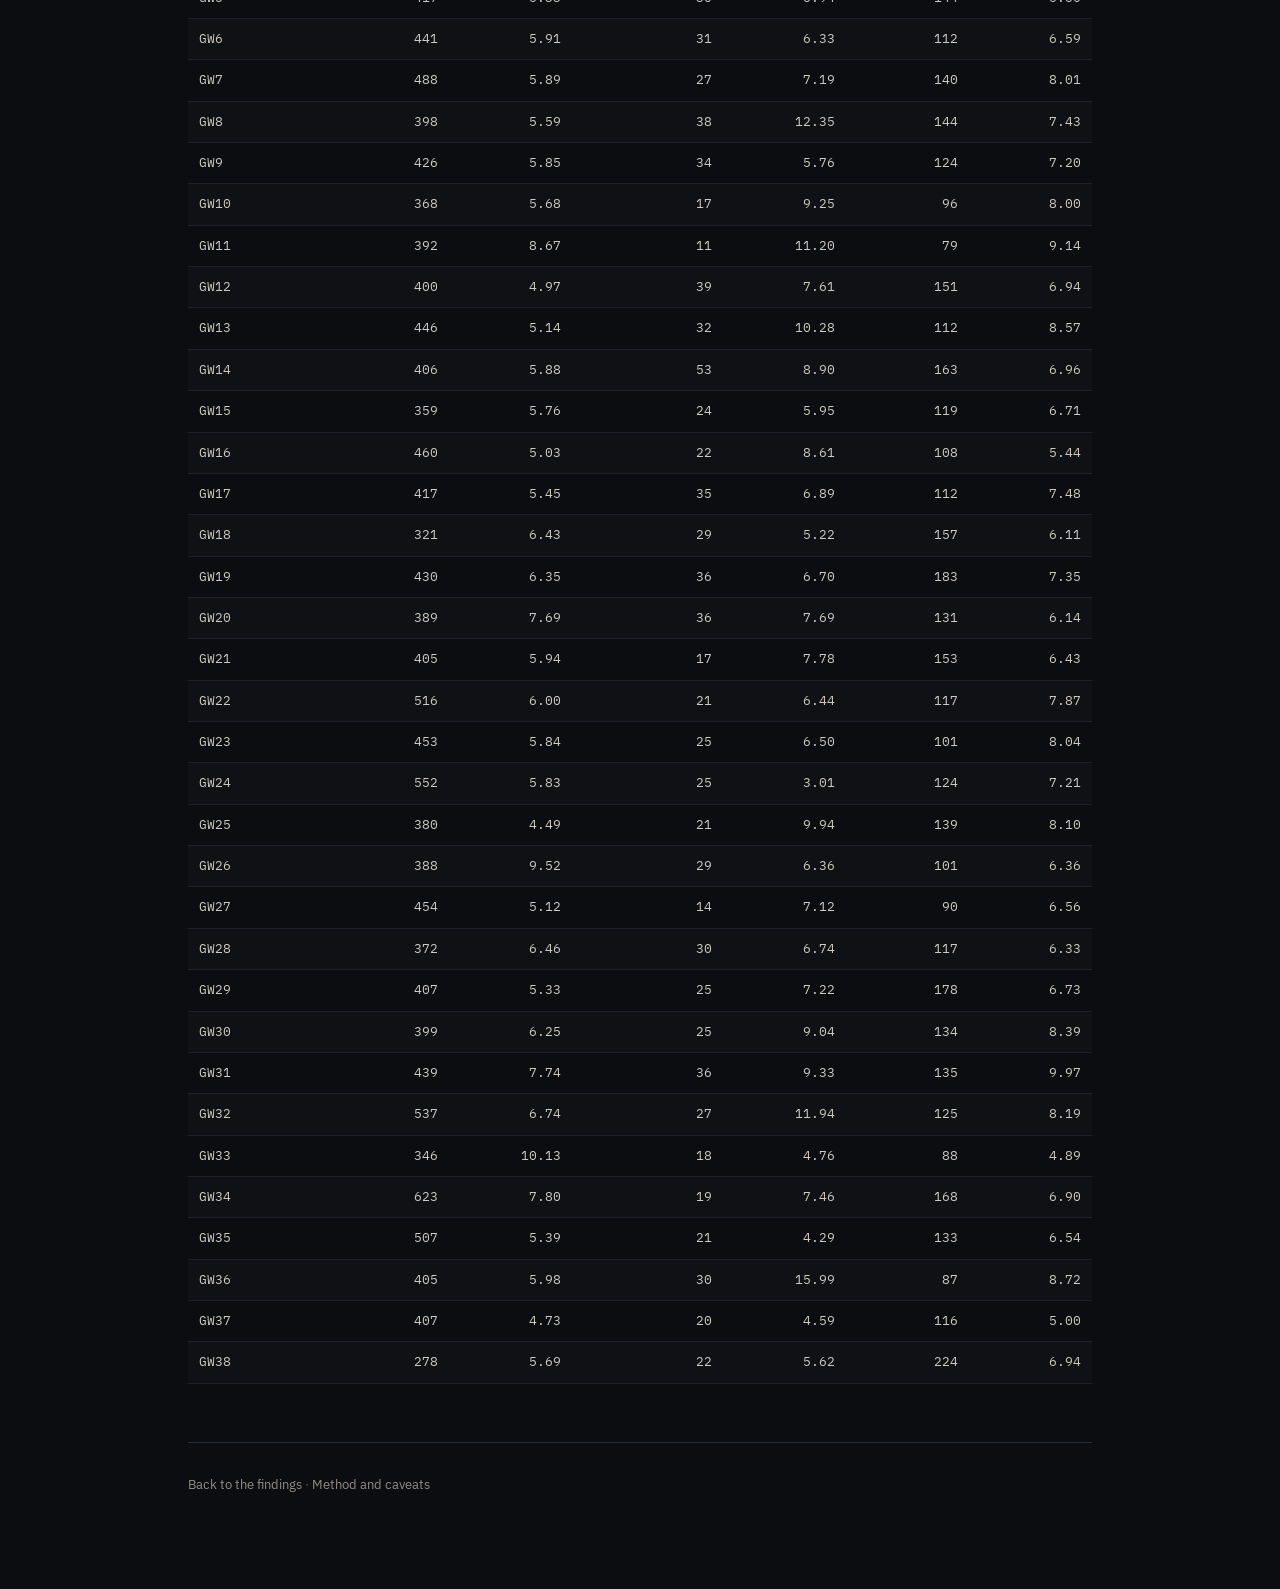
==== commit 213826e2: "Add PPS: separate "more football" from "better football" FPts-per-dollar was measured on the single " ====
--- a/site/season.html
+++ b/site/season.html
@@ -54,6 +54,31 @@
       of the year.</p>
   </div>
 
+  <h2>More football, or better football?</h2>
+  <p>That chart measures the week after the claim, which is a one-week
+  rental. The fuller measure &mdash; everything he scored before being
+  dropped &mdash; is unfair in the other direction, because a GW35 claim has
+  three gameweeks left to repay you and a GW15 claim has twenty. So split the
+  return in two: how many <em>starts</em> a dollar bought, and how good those
+  starts were.</p>
+
+  <div class="panel">
+    <div class="panel-head"><h3>Starts bought per dollar</h3>
+      <span class="note">how much football the money got you</span></div>
+    <div id="starts-chart"></div>
+  </div>
+
+  <div class="panel">
+    <div class="panel-head"><h3>Points per start</h3>
+      <span class="note">how good that football was, tenure removed</span></div>
+    <div id="pps-chart"></div>
+    <p class="note" style="margin-top:14px">This is the answer. Points per
+      start barely moves all season &mdash; <strong id="pps-range">&mdash;</strong>
+      &mdash; while starts per dollar swing by
+      <strong id="starts-range">&mdash;</strong>. Late money is not buying
+      better players. It is buying the same players far cheaper.</p>
+  </div>
+
   <h2>And it gets easier to win</h2>
   <p>Less money in circulation means contested players go cheap, and go to
   whoever bothers to claim them.</p>
@@ -180,6 +205,34 @@
           display: '$' + TDS.thousands(v.spent) }] };
     })
   });
+
+  // The decomposition: FPts per dollar = starts per dollar x points per start.
+  TDS.bars(document.getElementById('starts-chart'), {
+    rows: value.map(function (v) {
+      return { label: v.phase, note: 'held ' + v.mean_held_gameweeks + ' GW on average',
+        bars: [{ key: v === first ? 'late_add' : 'teal',
+          value: v.starts_per_dollar, display: TDS.num(v.starts_per_dollar) }] };
+    })
+  });
+
+  var ppsVals = value.filter(function (v) { return v.pps !== null; });
+  TDS.bars(document.getElementById('pps-chart'), {
+    rows: ppsVals.map(function (v) {
+      return { label: v.phase, note: 'n=' + TDS.thousands(v.claims) + ' claims',
+        bars: [{ key: 'violet', value: v.pps, display: TDS.num(v.pps) }] };
+    })
+  });
+
+  if (ppsVals.length) {
+    var lo = Math.min.apply(null, ppsVals.map(function (v) { return v.pps; }));
+    var hi = Math.max.apply(null, ppsVals.map(function (v) { return v.pps; }));
+    document.getElementById('pps-range').textContent =
+      TDS.num(lo) + ' to ' + TDS.num(hi);
+  }
+  var sLo = Math.min.apply(null, value.map(function (v) { return v.starts_per_dollar; }));
+  var sHi = Math.max.apply(null, value.map(function (v) { return v.starts_per_dollar; }));
+  document.getElementById('starts-range').textContent =
+    Math.round(sHi / sLo) + '×';
 
   TDS.bars(document.getElementById('price-chart'), {
     rows: price.map(function (p) {
